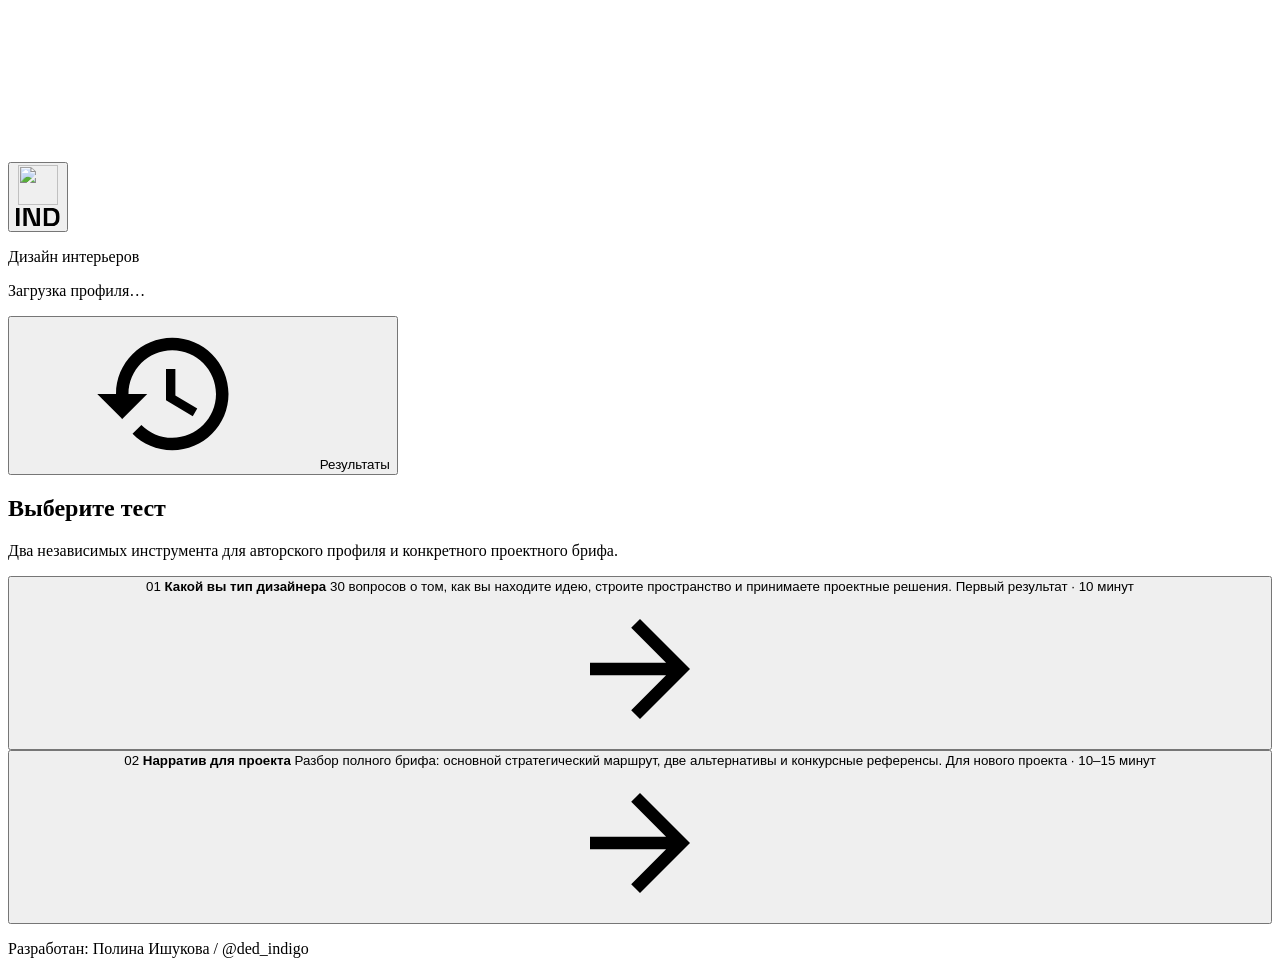
==== webapp/index.html @ ccd4b247 "Deploy to Yandex Serverless Containers The app now runs as one container on Yandex Cloud: Mini App f" ====
<!doctype html>
<html lang="ru">
<head>
  <meta charset="utf-8">
  <meta name="viewport" content="width=device-width, initial-scale=1, viewport-fit=cover">
  <meta name="theme-color" content="#f7f7f5">
  <meta http-equiv="Cache-Control" content="no-cache, no-store, must-revalidate">
  <meta http-equiv="Pragma" content="no-cache">
  <meta http-equiv="Expires" content="0">
  <title>Нарративы интерьера</title>
  <link rel="stylesheet" href="./assets/styles.css?v=24">
  <script src="https://telegram.org/js/telegram-web-app.js"></script>
  <script src="./config.js?v=3"></script>
</head>
<body>
  <!-- Иконки: google/material-design-icons, 24dp, Apache 2.0. Спрайт инлайном —
       внешние шрифты иконок в Telegram WebView грузятся ненадёжно. -->
  <svg class="icon-sprite" aria-hidden="true" focusable="false" xmlns="http://www.w3.org/2000/svg">
    <symbol id="ic-close" viewBox="0 0 24 24"><path d="M19 6.41L17.59 5 12 10.59 6.41 5 5 6.41 10.59 12 5 17.59 6.41 19 12 13.41 17.59 19 19 17.59 13.41 12z"/></symbol>
    <symbol id="ic-arrow-forward" viewBox="0 0 24 24"><path d="M12 4l-1.41 1.41L16.17 11H4v2h12.17l-5.58 5.59L12 20l8-8z"/></symbol>
    <symbol id="ic-arrow-back" viewBox="0 0 24 24"><path d="M20 11H7.83l5.59-5.59L12 4l-8 8 8 8 1.41-1.41L7.83 13H20v-2z"/></symbol>
    <symbol id="ic-history" viewBox="0 0 24 24"><path d="M13 3c-4.97 0-9 4.03-9 9H1l3.89 3.89.07.14L9 12H6c0-3.87 3.13-7 7-7s7 3.13 7 7-3.13 7-7 7c-1.93 0-3.68-.79-4.94-2.06l-1.42 1.42C8.27 19.99 10.51 21 13 21c4.97 0 9-4.03 9-9s-4.03-9-9-9zm-1 5v5l4.28 2.54.72-1.21-3.5-2.08V8H12z"/></symbol>
    <symbol id="ic-expand-more" viewBox="0 0 24 24"><path d="M16.59 8.59L12 13.17 7.41 8.59 6 10l6 6 6-6z"/></symbol>
    <!-- Вордмарк студии. Один путь, fill наследуется от currentColor,
         чтобы цвет задавался стилями, а не был вшит в графику. -->
    <symbol id="ind-wordmark" viewBox="0 0 164 68"><path d="M104.501 0V68H130.856C137.032 68 142.384 67.5802 146.09 66.321C158.442 62.1235 164 51.8395 164 33.1605C164 15.7407 158.442 5.66667 146.296 1.67901C142.384 0.419753 136.826 0 130.856 0H104.501ZM150.207 33.3704C150.207 47.0123 146.708 53.5185 140.532 56.037C137.444 57.2963 133.738 57.5062 129.827 57.5062H117.265V10.4938H129.827C133.738 10.4938 137.444 10.7037 140.532 11.963C146.708 14.4815 150.207 20.5679 150.207 33.3704ZM65.6015 68L40.3491 5.03704V68H27.7914V0H52.0832L77.3357 62.7531V0H89.8933V68H65.6015ZM13.1752 68H0V0H13.1752V68Z"/></symbol>
  </svg>

  <main class="shell">
    <header class="topbar">
      <div class="brand">
        <!-- Анимированное лого: WebP с альфой (чёрный фон ролика выбит по
             яркости, кроп ровно по сфере). Обычный <img> — не video: не зависит
             от политик автоплея в Telegram WebView. -->
        <button class="brand-home" id="brand-home" type="button" aria-label="На главный экран" title="На главный экран">
          <img class="brand-logo" src="./assets/logo-orb.webp?v=6" width="40" height="40" alt="" aria-hidden="true">
          <svg class="brand-wordmark" viewBox="0 0 164 68" aria-hidden="true"><use href="#ind-wordmark"></use></svg>
        </button>
        <div>
          <p class="product-name">Дизайн интерьеров</p>
          <p class="user-line" id="user-line">Загрузка профиля…</p>
        </div>
      </div>
      <button class="history-button" id="history-button" type="button" data-mode="history">
        <svg class="ic" aria-hidden="true"><use href="#ic-history"></use></svg>
        <span class="history-button-label">Результаты</span>
      </button>
    </header>

    <section class="screen" id="screen-start">
      <div class="intro" aria-labelledby="page-title">
        <h1 id="page-title">Выберите тест</h1>
        <p>Два независимых инструмента для авторского профиля и конкретного проектного брифа.</p>
      </div>

      <div class="test-list" aria-label="Доступные тесты">
        <button class="test-card" data-test="designer-profile" type="button">
          <span class="test-number">01</span>
          <span class="test-content">
            <strong class="test-title">Какой вы тип дизайнера</strong>
            <span>30 вопросов о том, как вы находите идею, строите пространство и принимаете проектные решения.</span>
            <span class="test-meta">Первый результат · 10 минут</span>
          </span>
          <span class="arrow"><svg class="ic" aria-hidden="true"><use href="#ic-arrow-forward"></use></svg></span>
        </button>

        <button class="test-card" data-test="project-narrative" type="button">
          <span class="test-number">02</span>
          <span class="test-content">
            <strong class="test-title">Нарратив для проекта</strong>
            <span>Разбор полного брифа: основной стратегический маршрут, две альтернативы и конкурсные референсы.</span>
            <span class="test-meta">Для нового проекта · 10–15 минут</span>
          </span>
          <span class="arrow"><svg class="ic" aria-hidden="true"><use href="#ic-arrow-forward"></use></svg></span>
        </button>
      </div>

      <p class="status" id="status" role="status" aria-live="polite"></p>
    </section>

    <section class="screen" id="screen-project" hidden>
      <div class="panel-header">
        <h2>Новый проект</h2>
        <p>Заполните информацию о проекте — её можно будет скорректировать позже.</p>
      </div>
      <form id="project-form" class="form" novalidate>
        <label class="field">
          <span>Код или условное название проекта</span>
          <input type="text" id="project-code" name="code_name" maxlength="120" required placeholder="Например: Проект А1">
        </label>
        <label class="field">
          <span>Тип объекта</span>
          <select id="project-object-type" name="object_type">
            <option value="office">Офис</option>
            <option value="restaurant">Ресторан / кафе</option>
            <option value="hotel">Отель</option>
            <option value="residential-common">МОП жилого комплекса</option>
            <option value="airport">Аэропорт</option>
            <option value="museum">Музей</option>
            <option value="sports">Спортивный комплекс</option>
            <option value="other">Другое</option>
          </select>
        </label>
        <label class="field">
          <span>Площадь, м² (не обязательно)</span>
          <input type="number" id="project-area" name="area_m2" min="0" max="1000000" step="1" placeholder="850">
        </label>
        <div class="form-actions">
          <button type="button" class="btn-ghost" id="project-cancel">Назад</button>
          <button type="submit" class="btn-primary">Начать тест</button>
        </div>
      </form>
      <p class="status" id="project-status" role="status" aria-live="polite"></p>
    </section>

    <section class="screen" id="screen-question" hidden>
      <div class="progress-row">
        <span id="q-counter">Вопрос 1 из 30</span>
        <span id="q-percent">0%</span>
      </div>
      <div class="progress-track"><div class="progress-fill" id="progress-fill"></div></div>

      <h2 class="q-text" id="q-text"></h2>
      <p class="q-hint" id="q-hint" hidden>Можно выбрать несколько вариантов</p>

      <div class="options" id="options-list"></div>

      <div class="quiz-actions">
        <!-- На первом вопросе превращается в «Закрыть тест» (см. renderQuestion). -->
        <button type="button" class="btn-ghost btn-with-icon" id="btn-back" data-mode="back">
          <svg class="ic" aria-hidden="true"><use href="#ic-arrow-back"></use></svg>
          <span id="btn-back-label">Назад</span>
        </button>
        <!-- «Не знаю» вынесен из списка вариантов сюда: в списке он занимал
             место наравне с содержательными ответами и оттягивал внимание. -->
        <button type="button" class="btn-ghost btn-with-icon btn-dunno" id="btn-dunno" hidden>
          <span>Ещё не знаю</span>
          <svg class="ic" aria-hidden="true"><use href="#ic-arrow-forward"></use></svg>
        </button>
        <button type="button" class="btn-primary" id="btn-next" hidden>Далее</button>
      </div>
      <!-- Сообщение о несохранённом ответе — под кнопками. В самом ряду оно
           раздвигало кнопки и переносило их подписи. -->
      <p class="save-note" id="save-indicator" role="status" aria-live="polite"></p>
    </section>

    <section class="screen" id="screen-results" hidden>
      <p class="result-kicker" id="result-kicker">Основной нарратив</p>

      <div class="result-card" id="result-card">
        <h2 id="result-name"></h2>
        <p class="result-subtitle" id="result-subtitle"></p>
        <div class="result-image" id="result-image-wrap" hidden><img id="result-image" src="" alt=""></div>
        <p class="fit-label" id="fit-label">Совпадение с архетипом</p>
        <div class="fit-row">
          <div class="fit-bar-track"><div class="fit-bar-fill" id="fit-bar"></div></div>
          <span id="fit-percent"></span>
        </div>
        <p class="confidence-line" id="confidence-line"></p>
        <p class="result-text" id="result-text"></p>
        <div class="result-detail" id="result-detail"></div>
      </div>

      <div class="wheel-section" id="wheel-section" hidden>
        <h3 id="wheel-title">Профиль дизайнерского мышления</h3>
        <svg id="wheel-svg" viewBox="0 0 440 440" xmlns="http://www.w3.org/2000/svg"></svg>
      </div>

      <div class="summary-section" id="summary-section" hidden></div>

      <div class="ranked-section">
        <h3 id="ranked-title">Все архетипы</h3>
        <div id="ranked-list"></div>
      </div>

      <div class="result-actions">
        <button type="button" class="btn-ghost" id="btn-restart">На главный экран</button>
      </div>
    </section>

    <section class="screen" id="screen-history" hidden>
      <div class="panel-header">
        <h2>Результаты тестов</h2>
      </div>
      <div class="history-list" id="history-list"></div>
    </section>

    <!-- Черновик найден: спрашиваем, продолжить или начать заново. Диалог, а не
         экран: выбор из двух исходов, после которого человек возвращается ровно
         туда, откуда пришёл. -->
    <div class="modal" id="resume-modal" hidden>
      <div class="modal-card" role="dialog" aria-modal="true" aria-labelledby="resume-title">
        <h2 id="resume-title">Тест не закончен</h2>
        <p id="resume-text"></p>
        <div class="modal-actions">
          <button class="btn-primary" id="resume-continue" type="button">Продолжить</button>
          <button class="btn-ghost" id="resume-restart" type="button">Начать заново</button>
        </div>
      </div>
    </div>

    <!-- Подпись авторства: в потоке под содержимым, не липнет к низу экрана —
         иначе на коротких экранах она вклинивалась бы в середину. -->
    <footer class="credits">Разработан: Полина Ишукова / @ded_indigo</footer>
  </main>

  <script type="module" src="./assets/app.js?v=24"></script>
</body>
</html>
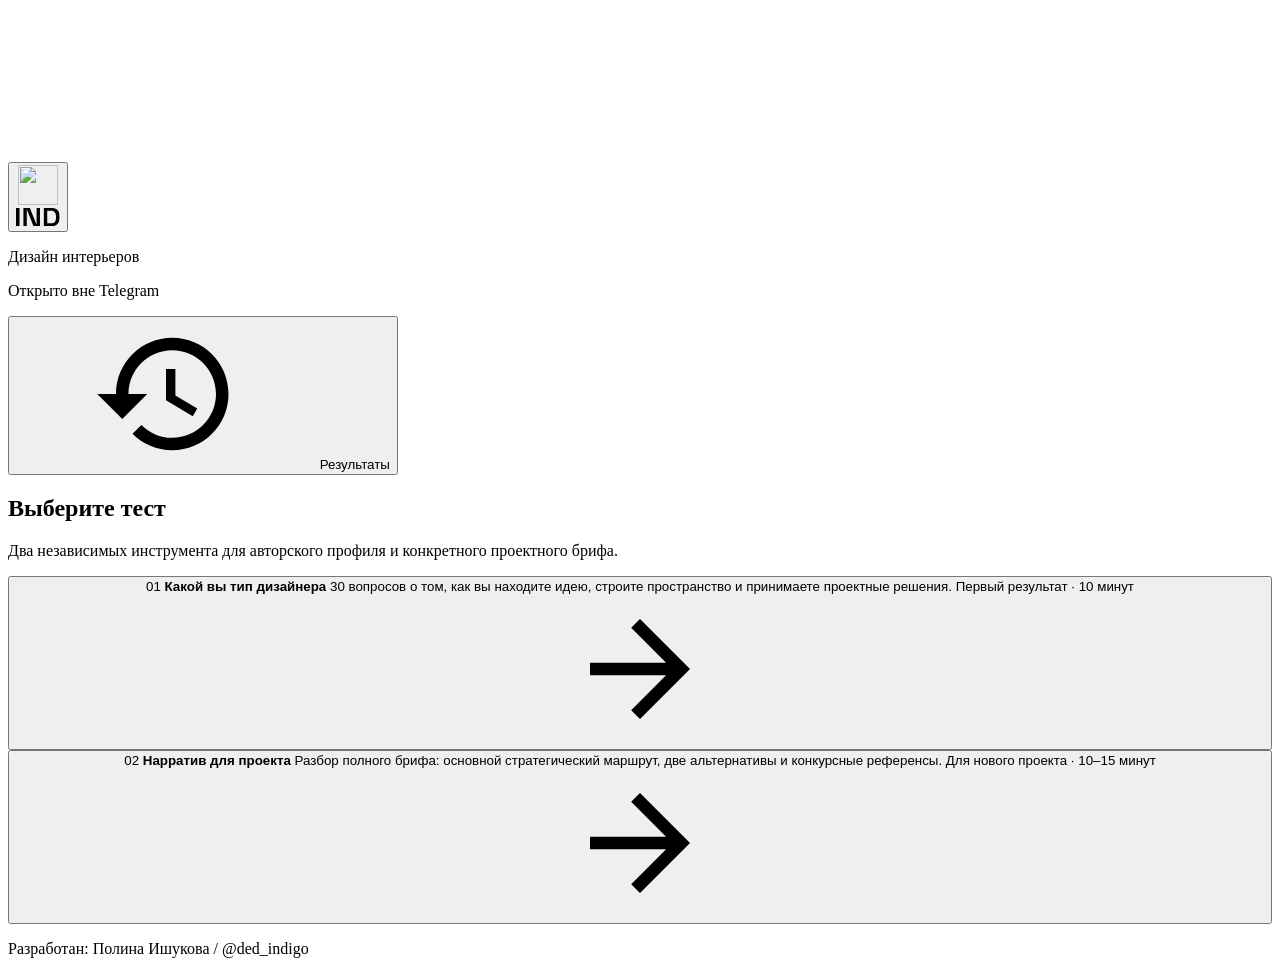
==== commit a76a1a63: "Send the session token in X-Session-Token Yandex Serverless Containers takes the Authorization heade" ====
--- a/webapp/index.html
+++ b/webapp/index.html
@@ -204,6 +204,6 @@
     <footer class="credits">Разработан: Полина Ишукова / @ded_indigo</footer>
   </main>
 
-  <script type="module" src="./assets/app.js?v=24"></script>
+  <script type="module" src="./assets/app.js?v=25"></script>
 </body>
 </html>
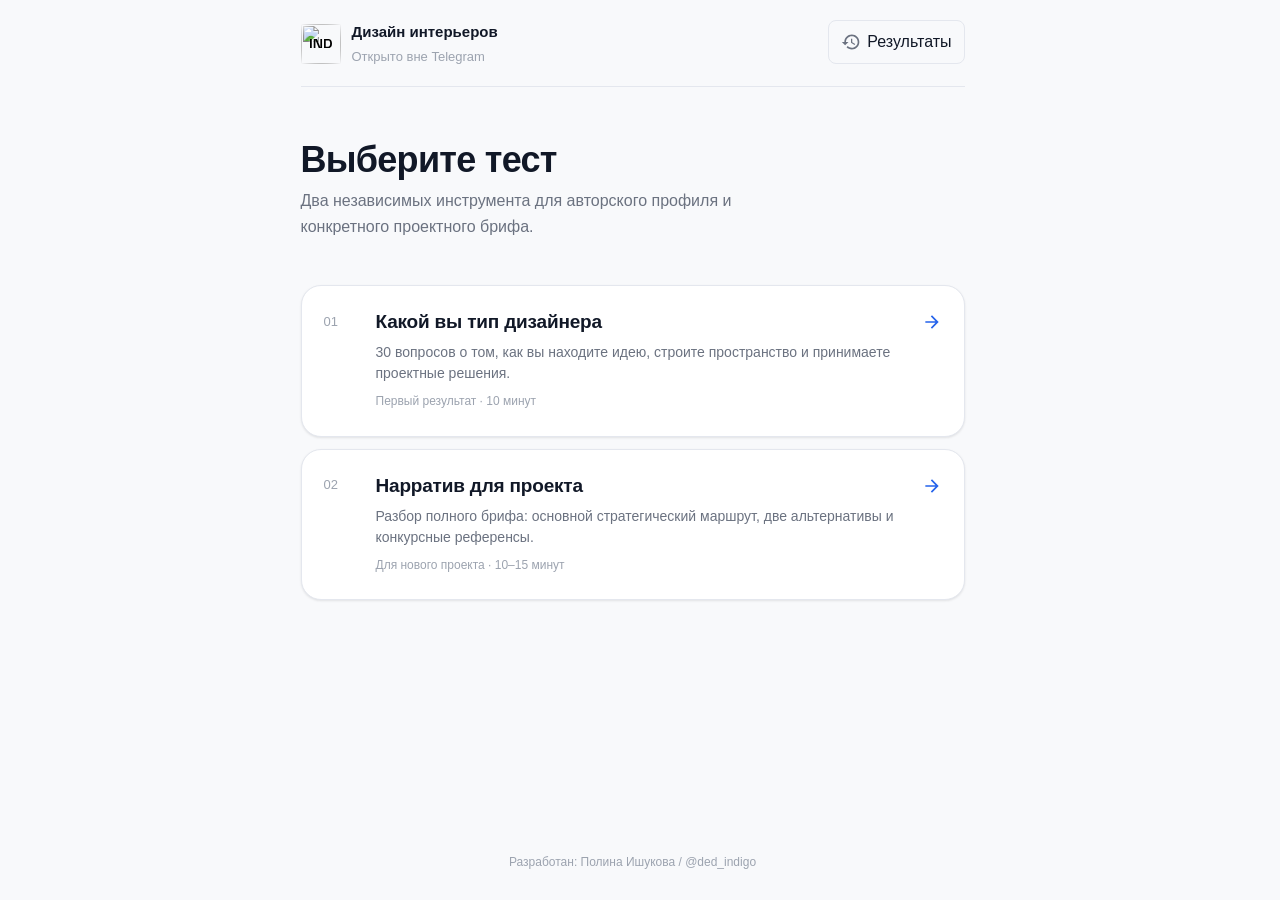
==== commit 6800be91: "Keep hover styles to mouse pointers On phones :hover stuck to a button after a tap. Hover rules now " ====
--- a/webapp/index.html
+++ b/webapp/index.html
@@ -8,7 +8,7 @@
   <meta http-equiv="Pragma" content="no-cache">
   <meta http-equiv="Expires" content="0">
   <title>Нарративы интерьера</title>
-  <link rel="stylesheet" href="./assets/styles.css?v=24">
+  <link rel="stylesheet" href="./assets/styles.css?v=25">
   <script src="https://telegram.org/js/telegram-web-app.js"></script>
   <script src="./config.js?v=3"></script>
 </head>
--- a/webapp/assets/styles.css
+++ b/webapp/assets/styles.css
@@ -0,0 +1,637 @@
+*, *::before, *::after { box-sizing: border-box; margin: 0; padding: 0; }
+
+:root {
+  color-scheme: light;
+  --bg: #F8F9FB;
+  --surface: #FFFFFF;
+  --border: #E4E7EE;
+  --text-primary: #111827;
+  --text-secondary: #6B7280;
+  --text-muted: #9CA3AF;
+  --accent: #2563EB;
+  --accent-light: #EFF6FF;
+  --accent-hover: #1D4ED8;
+  --radius-sm: 8px;
+  --radius-md: 14px;
+  --radius-lg: 20px;
+  --shadow-sm: 0 1px 3px rgba(0,0,0,.06), 0 1px 2px rgba(0,0,0,.04);
+  --shadow-md: 0 4px 16px rgba(0,0,0,.08), 0 2px 6px rgba(0,0,0,.04);
+  font-family: 'Inter', -apple-system, BlinkMacSystemFont, 'Segoe UI', sans-serif;
+}
+
+/* scrollbar-gutter: место под полосу прокрутки резервируется всегда. Без этого
+   длинный экран результата получает полосу, короткий (история, старт) — нет, и
+   весь интерфейс вместе с кнопкой «закрыть» прыгает на ширину полосы. */
+html { background: var(--bg); scroll-behavior: smooth; scrollbar-gutter: stable; }
+
+body {
+  margin: 0;
+  min-width: 320px;
+  min-height: 100vh;
+  background: var(--bg);
+  color: var(--text-primary);
+  line-height: 1.6;
+  -webkit-font-smoothing: antialiased;
+}
+
+button { font: inherit; }
+
+/* Атрибут hidden обязан выигрывать у любого авторского display. Без этого
+   `display: inline-flex` у .btn-with-icon перебивал его, и кнопка пропуска
+   висела на экране даже там, где такого варианта ответа нет вообще. */
+[hidden] { display: none !important; }
+
+/* ── Иконки (google/material-design-icons) ── */
+
+.icon-sprite { display: none; }
+
+.ic {
+  width: 20px;
+  height: 20px;
+  flex: none;
+  fill: currentColor;
+  display: block;
+}
+
+.shell {
+  width: min(100%, 720px);
+  margin: 0 auto;
+  padding: max(20px, env(safe-area-inset-top)) 24px max(28px, env(safe-area-inset-bottom));
+  /* Колонка во весь экран — ради подписи внизу: без этого она вставала сразу
+     под содержимым и на коротких экранах оказывалась посреди пустоты, а от
+     экрана к экрану прыгала по высоте. dvh, а не vh: в мобильных браузерах
+     панели то появляются, то исчезают, и vh считает по большему размеру. */
+  display: flex;
+  flex-direction: column;
+  min-height: 100vh;
+  min-height: 100dvh;
+}
+
+.credits {
+  /* Прижимает подпись к низу: всё свободное место колонки уходит в этот отступ.
+     Линии-разделителя нет намеренно — при длинном экране она вставала бы
+     впритык к последней карточке. */
+  margin-top: auto;
+  padding-top: 32px;
+  color: var(--text-muted);
+  font-size: 12px;
+  text-align: center;
+}
+
+/* ── Topbar ── */
+
+.topbar {
+  display: flex;
+  align-items: flex-start;
+  justify-content: space-between;
+  gap: 16px;
+  padding-bottom: 18px;
+  border-bottom: 1px solid var(--border);
+}
+
+.product-name,
+.user-line,
+.intro p,
+.status { margin: 0; }
+
+.brand { display: flex; align-items: center; gap: 11px; min-width: 0; }
+
+/* Никакого оформления у кнопки: ни фона, ни рамки, ни обводки фокуса, ни
+   тап-хайлайта webview — только сам шар. Реакция на наведение и фокус —
+   размером, не прямоугольниками. */
+.brand-home {
+  appearance: none;
+  padding: 0;
+  border: 0;
+  background: none;
+  cursor: pointer;
+  flex: none;
+  /* Шар и вордмарк — один знак: буквы лежат поверх шара, обе клетки грида
+     занимают одну и ту же ячейку, поэтому знак не занимает лишней высоты и
+     увеличивается при наведении целиком. */
+  display: grid;
+  place-items: center;
+  line-height: 0;
+  -webkit-tap-highlight-color: transparent;
+  transition: transform .18s ease;
+}
+
+.brand-logo,
+.brand-wordmark { grid-area: 1 / 1; }
+
+/* Буквы поверх шара, по его центру. Ширина — чуть больше половины шара:
+   так знак читается и не залезает на светлый край, где контраст падает. */
+.brand-wordmark {
+  width: 22px;
+  height: auto;
+  display: block;
+  fill: #000;
+  position: relative;
+  z-index: 1;
+  /* Шар живой и проходит через тёмно-фиолетовую фазу, где чёрные буквы
+     пропадают. Ореол в полпикселя не виден на светлых кадрах и держит контур
+     на тёмных — дешевле, чем менять цвет знака. */
+  filter: drop-shadow(0 0 1.5px rgba(255, 255, 255, .8));
+}
+/* Hover — только для мыши: на телефоне :hover залипает на кнопке после касания. */
+@media (hover: hover) and (pointer: fine) { .brand-home:hover { transform: scale(1.08); } }
+.brand-home:focus-visible { transform: scale(1.08); }
+.brand-home:focus,
+.brand-home:focus-visible { outline: none; }
+.brand-home:active { transform: scale(1); }
+
+.brand-logo {
+  width: 40px;
+  height: 40px;
+  flex: none;
+  display: block;
+  /* Медленное вращение прячет стык петли: ролик не зациклен, играется
+     пинг-понгом, и на развороте движение внутри сферы заметно без него. */
+  animation: orb-spin 42s linear infinite;
+  /* Ролик снят на чёрном: остатки тёмной каймы по краю гасим лёгкой растушёвкой. */
+  -webkit-mask-image: radial-gradient(circle at 50% 50%, #000 68%, transparent 99%);
+  mask-image: radial-gradient(circle at 50% 50%, #000 68%, transparent 99%);
+}
+
+/* Вращение не выключается при prefers-reduced-motion: сама анимированная WebP
+   всё равно играет (браузеры её не останавливают), а без вращения возвращается
+   тот самый видимый стык петли. Один оборот за 42 секунды — движение на грани
+   заметности, вестибулярного риска тут нет. */
+@keyframes orb-spin { to { transform: rotate(360deg); } }
+
+.product-name { font-size: 15px; font-weight: 650; }
+.user-line { margin-top: 3px; color: var(--text-muted); font-size: 13px; }
+
+.history-button {
+  display: inline-flex;
+  align-items: center;
+  gap: 6px;
+  padding: 8px 12px;
+  border: 1.5px solid var(--border);
+  border-radius: var(--radius-sm);
+  background: transparent;
+  color: var(--text-primary);
+  cursor: pointer;
+  transition: border-color .15s, background-color .15s;
+}
+@media (hover: hover) and (pointer: fine) { .history-button:hover { border-color: var(--accent); background: var(--accent-light); } }
+.history-button .ic { color: var(--text-secondary); }
+@media (hover: hover) and (pointer: fine) { .history-button:hover .ic { color: var(--accent); } }
+
+/* Режим «закрыть» — на истории и на открытом результате кнопка становится
+   крестиком: выход очевиден, и не выглядит как вход в тот же раздел. */
+.history-button[data-mode="close"] {
+  padding: 8px;
+  border-radius: 50%;
+}
+.history-button[data-mode="close"] .history-button-label { display: none; }
+
+.history-button:focus-visible,
+.test-card:focus-visible { outline: 3px solid color-mix(in srgb, var(--accent) 36%, transparent); outline-offset: 2px; }
+
+/* ── Intro / test list ── */
+
+.intro { padding: 30px 0 22px; }
+
+.intro h1 {
+  margin: 0 0 8px;
+  font-size: clamp(26px, 7vw, 36px);
+  line-height: 1.15;
+  letter-spacing: -0.02em;
+  font-weight: 700;
+}
+
+.intro p { max-width: 520px; color: var(--text-secondary); font-size: 16px; line-height: 1.6; }
+
+.test-list { display: grid; gap: 12px; margin-top: 24px; }
+
+.test-card {
+  width: 100%;
+  display: grid;
+  grid-template-columns: 34px 1fr 24px;
+  gap: 12px;
+  align-items: start;
+  padding: 20px 18px;
+  border: 1px solid var(--border);
+  border-radius: var(--radius-lg);
+  background: var(--surface);
+  color: var(--text-primary);
+  text-align: left;
+  cursor: pointer;
+  box-shadow: var(--shadow-sm);
+  transition: border-color 150ms ease, box-shadow 150ms ease;
+}
+
+@media (hover: hover) and (pointer: fine) { .test-card:hover { border-color: var(--accent); box-shadow: var(--shadow-md); } }
+.test-card:active { transform: scale(.995); }
+
+/* Номер, заголовок и стрелка держатся на одной линии: у боковых колонок высота
+   строки ровно как у первой строки заголовка (--title-line), содержимое по её
+   центру. Раньше стрелка центрировалась по всей карточке и уезжала вниз. */
+.test-card { --title-line: 24px; }
+
+.test-number {
+  display: flex;
+  align-items: center;
+  height: var(--title-line);
+  color: var(--text-muted);
+  font-size: 13px;
+  font-variant-numeric: tabular-nums;
+}
+.test-content { display: grid; gap: 8px; }
+.test-title { font-size: 19px; line-height: var(--title-line); font-weight: 650; letter-spacing: -0.01em; }
+.test-content > span:not(.test-meta) { color: var(--text-secondary); font-size: 14px; line-height: 1.5; }
+.test-meta { color: var(--text-muted); font-size: 12px; }
+.arrow {
+  display: flex;
+  align-items: center;
+  justify-content: flex-end;
+  height: var(--title-line);
+  color: var(--accent);
+}
+
+.status { min-height: 22px; padding-top: 16px; color: var(--text-muted); font-size: 13px; }
+
+/* Текст ошибки — читаемый абзац, а не сноска: человеку по нему решать,
+   ждать или писать людям. Кнопка повтора идёт отдельной строкой. */
+.error-text { display: block; color: var(--text-secondary); font-size: 14px; line-height: 1.55; }
+.btn-retry { margin-top: 12px; padding: 11px 18px; font-size: 14px; }
+
+/* ── Общие элементы (форма, кнопки) ── */
+
+.screen { padding-top: 22px; }
+
+.panel-header { padding-bottom: 18px; }
+.panel-header h2 { margin: 0 0 6px; font-size: 24px; font-weight: 700; letter-spacing: -0.02em; }
+.panel-header p { margin: 0; color: var(--text-secondary); font-size: 14px; line-height: 1.5; }
+
+.form { display: grid; gap: 18px; padding-top: 4px; }
+.field { display: grid; gap: 8px; font-size: 14px; color: var(--text-secondary); font-weight: 500; }
+.field input,
+.field select {
+  font: inherit;
+  font-size: 15px;
+  padding: 12px 16px;
+  border: 1.5px solid var(--border);
+  border-radius: var(--radius-sm);
+  background: var(--bg);
+  color: var(--text-primary);
+  outline: none;
+  transition: border-color .15s;
+}
+.field input:focus,
+.field select:focus { border-color: var(--accent); }
+
+.form-actions,
+.quiz-actions,
+.result-actions {
+  display: flex;
+  align-items: center;
+  justify-content: space-between;
+  gap: 12px;
+  padding-top: 8px;
+}
+
+.quiz-actions { padding-top: 20px; gap: 10px; }
+.quiz-actions .btn-ghost,
+.quiz-actions .btn-primary { white-space: nowrap; }
+
+/* Самый тесный случай — первый вопрос одиночного типа: «Закрыть тест» и
+   «Ещё не знаю» вместе шире 360-пиксельного экрана. Подписи там сокращать
+   нельзя, поэтому ужимаем поля самих кнопок. */
+@media (max-width: 380px) {
+  .quiz-actions .btn-ghost { padding-left: 12px; padding-right: 12px; font-size: 14px; }
+  .quiz-actions #btn-back { padding-left: 10px; }
+  .quiz-actions #btn-dunno { padding-right: 10px; }
+  .quiz-actions .btn-with-icon { gap: 6px; }
+}
+
+.btn-primary,
+.btn-ghost {
+  font: inherit;
+  font-size: 15px;
+  font-weight: 600;
+  padding: 14px 22px;
+  border-radius: var(--radius-sm);
+  cursor: pointer;
+  border: none;
+  transition: background .15s, border-color .15s, color .15s, transform .1s;
+}
+.btn-primary { background: var(--accent); color: #fff; }
+@media (hover: hover) and (pointer: fine) { .btn-primary:hover { background: var(--accent-hover); } }
+.btn-primary:active { transform: scale(.98); }
+.btn-primary:disabled { opacity: 0.5; cursor: default; transform: none; }
+
+.btn-with-icon { display: inline-flex; align-items: center; gap: 8px; }
+.btn-with-icon .ic { width: 18px; height: 18px; }
+
+.btn-ghost { background: transparent; border: 1.5px solid var(--border); color: var(--accent); }
+@media (hover: hover) and (pointer: fine) { .btn-ghost:hover { border-color: var(--accent); background: var(--accent-light); color: var(--text-primary); } }
+
+/* ── Экран вопроса ── */
+
+.progress-row {
+  display: flex;
+  justify-content: space-between;
+  font-size: 13px;
+  font-weight: 500;
+  color: var(--text-muted);
+  font-variant-numeric: tabular-nums;
+}
+.progress-row #q-counter { color: var(--text-secondary); }
+
+.progress-track {
+  margin: 10px 0 24px;
+  height: 4px;
+  border-radius: 2px;
+  background: var(--border);
+  overflow: hidden;
+}
+.progress-fill { height: 100%; background: var(--accent); border-radius: inherit; transition: width 350ms ease; }
+
+.question-card {
+  background: var(--surface);
+  border: 1px solid var(--border);
+  border-radius: var(--radius-lg);
+  padding: 32px 28px 28px;
+  margin: 22px 0;
+  box-shadow: var(--shadow-sm);
+}
+
+.q-text {
+  margin: 0 0 18px;
+  font-size: clamp(18px, 4.5vw, 20px);
+  line-height: 1.45;
+  font-weight: 650;
+  letter-spacing: -0.005em;
+  color: var(--text-primary);
+}
+
+.q-hint { margin: -8px 0 18px; font-size: 13px; color: var(--text-muted); }
+
+.options { display: grid; gap: 12px; }
+
+.option-btn {
+  display: flex;
+  align-items: center;
+  gap: 14px;
+  width: 100%;
+  text-align: left;
+  font: inherit;
+  padding: 18px 20px;
+  border: 1.5px solid var(--border);
+  border-radius: var(--radius-md);
+  background: var(--bg);
+  color: var(--text-primary);
+  line-height: 1.5;
+  cursor: pointer;
+  transition: border-color 150ms ease, background-color 150ms ease, transform .1s;
+}
+@media (hover: hover) and (pointer: fine) { .option-btn:hover:not(:disabled) { border-color: var(--accent); background: var(--accent-light); } }
+.option-btn:active:not(:disabled) { transform: scale(.99); }
+.option-btn:disabled { cursor: default; }
+.option-btn.chosen { border-color: var(--accent); background: var(--accent-light); }
+.option-btn.dunno { color: var(--text-muted); font-style: italic; border-style: dashed; }
+
+.save-note { margin-top: 12px; min-height: 18px; font-size: 13px; line-height: 1.45;
+  color: var(--text-secondary); text-align: center; }
+
+/* «Ещё не знаю» — приглушённая кнопка того же роста, что «Назад»: это выход
+   из вопроса, а не ответ, и притягивать взгляд ей незачем. */
+.btn-dunno { color: var(--text-secondary); }
+@media (hover: hover) and (pointer: fine) { .btn-dunno:hover { border-color: var(--text-muted); background: transparent; color: var(--text-primary); } }
+.btn-dunno .ic { color: var(--text-muted); }
+
+/* Иконка съедает воздух со своей стороны — паддинги подрезаны, чтобы пара
+   «стрелка + текст» стояла оптически по центру кнопки. */
+#btn-back { padding-left: 15px; padding-right: 20px; }
+#btn-dunno { padding-left: 20px; padding-right: 15px; }
+
+/* ── Результат: карточка ведущего нарратива ── */
+
+.result-kicker { color: var(--arch-color, var(--accent)); font-size: 11px; font-weight: 650; letter-spacing: .1em; text-transform: uppercase; margin: 0 0 12px; text-align: center; }
+
+.result-card {
+  padding: 32px 28px;
+  border: 1px solid var(--border);
+  border-radius: var(--radius-lg);
+  background: var(--surface);
+  box-shadow: var(--shadow-md);
+  position: relative;
+  overflow: hidden;
+}
+.result-card::before {
+  content: '';
+  position: absolute;
+  top: 0; left: 0; right: 0;
+  height: 4px;
+  background: var(--arch-color, var(--accent));
+}
+.result-card h2 { margin: 0 0 4px; font-size: clamp(20px, 4vw, 26px); font-weight: 700; letter-spacing: -0.01em; }
+.result-subtitle { margin: 0 0 18px; color: var(--text-muted); font-size: 14px; }
+
+.result-image {
+  width: 100%;
+  aspect-ratio: 16 / 9;
+  margin: 4px 0 20px;
+  border-radius: var(--radius-sm);
+  overflow: hidden;
+  background: var(--bg);
+  border: 1px solid var(--border);
+}
+.result-image img { width: 100%; height: 100%; display: block; object-fit: cover; object-position: center; }
+
+.fit-row { display: flex; align-items: center; gap: 10px; }
+.fit-bar-track { flex: 1; height: 6px; border-radius: 3px; background: var(--border); overflow: hidden; }
+.fit-bar-fill { height: 100%; border-radius: inherit; background: var(--arch-color, var(--accent)); transition: width .5s ease; }
+.fit-row span { font-size: 13px; font-weight: 600; font-variant-numeric: tabular-nums; color: var(--text-secondary); min-width: 38px; text-align: right; }
+
+.fit-label { margin: 18px 0 7px; font-size: 12px; color: var(--text-muted); }
+.confidence-line { margin: 10px 0 0; font-size: 12px; line-height: 1.5; color: var(--text-muted); }
+
+.result-text { margin: 20px 0; font-size: 15px; line-height: 1.7; color: var(--text-secondary); }
+
+.result-detail { display: grid; gap: 16px; margin-bottom: 20px; padding-top: 16px; border-top: 1px solid var(--border); }
+.result-detail h3 { margin: 0 0 6px; font-size: 13px; letter-spacing: .04em; text-transform: uppercase; color: var(--text-muted); font-weight: 650; }
+.result-detail p { margin: 0; font-size: 14px; line-height: 1.65; color: var(--text-secondary); }
+.strength-tag {
+  display: inline-block;
+  margin: 0 6px 6px 0;
+  padding: 5px 12px;
+  border-radius: 999px;
+  background: var(--bg);
+  border: 1px solid var(--border);
+  font-size: 13px;
+  color: var(--text-secondary);
+}
+.blindspot-block {
+  padding: 14px 16px;
+  background: #FEF2F2;
+  border: 1px solid #FCA5A5;
+  border-radius: var(--radius-sm);
+  font-size: 13px;
+  color: #9F1239;
+  line-height: 1.55;
+}
+.blindspot-block strong { color: #BE123C; }
+
+/* ── Колесо профиля ── */
+
+.wheel-section {
+  background: var(--surface);
+  border: 1px solid var(--border);
+  border-radius: var(--radius-lg);
+  padding: 28px;
+  margin: 20px 0;
+  box-shadow: var(--shadow-sm);
+  text-align: center;
+}
+.wheel-section h3 { font-size: 16px; font-weight: 650; margin-bottom: 20px; color: var(--text-primary); }
+#wheel-svg { max-width: 100%; height: auto; }
+
+/* ── Саммари: топ-чипы + совет по нижним ── */
+
+.summary-section {
+  background: var(--surface);
+  border: 1px solid var(--border);
+  border-radius: var(--radius-lg);
+  padding: 26px 28px;
+  margin: 20px 0;
+  box-shadow: var(--shadow-sm);
+}
+.summary-section h3 { font-size: 15px; font-weight: 650; margin-bottom: 14px; }
+.summary-palette { display: flex; gap: 8px; flex-wrap: wrap; margin-bottom: 14px; }
+.palette-chip {
+  display: flex; align-items: center; gap: 6px;
+  padding: 5px 12px; border-radius: 999px;
+  font-size: 13px; font-weight: 500;
+  background: var(--bg); border: 1.5px solid var(--border);
+}
+.palette-chip .dot { width: 8px; height: 8px; border-radius: 50%; flex-shrink: 0; }
+.summary-text { font-size: 14px; line-height: 1.7; color: var(--text-secondary); }
+.summary-text p { margin-bottom: 10px; }
+.summary-text p:last-child { margin-bottom: 0; }
+.summary-advice {
+  margin-top: 14px; padding: 14px 16px;
+  background: #F0FDF4; border: 1px solid #BBF7D0;
+  border-radius: var(--radius-sm);
+  font-size: 13px; color: #166534; line-height: 1.6;
+}
+.summary-advice p { margin: 0 0 8px; }
+.summary-advice p:last-child { margin: 0; }
+
+/* ── Полный ранжированный список ── */
+
+.ranked-section { margin: 20px 0; }
+.ranked-section h3 { font-size: 16px; font-weight: 650; margin-bottom: 14px; }
+
+.archetype-card {
+  background: var(--surface);
+  border: 1px solid var(--border);
+  border-radius: var(--radius-md);
+  padding: 18px;
+  margin-bottom: 10px;
+  box-shadow: var(--shadow-sm);
+  cursor: pointer;
+  transition: border-color .15s;
+}
+@media (hover: hover) and (pointer: fine) { .archetype-card:hover { border-color: var(--card-color, var(--border)); } }
+.archetype-card.expanded .card-body { display: block; }
+
+.card-header { display: flex; align-items: center; gap: 14px; }
+.card-rank { font-size: 11px; font-weight: 700; color: var(--text-muted); width: 20px; flex-shrink: 0; text-align: center; }
+.card-color-dot { width: 10px; height: 10px; border-radius: 50%; flex-shrink: 0; }
+.card-name { flex: 1; min-width: 0; }
+.card-name strong { font-size: 15px; font-weight: 650; display: block; }
+.card-name span { font-size: 12px; color: var(--text-muted); }
+.card-score-area { display: flex; align-items: center; gap: 10px; flex-shrink: 0; }
+.score-bar-wrap { width: 72px; height: 6px; background: var(--border); border-radius: 3px; overflow: hidden; }
+.score-bar-fill { height: 100%; border-radius: 3px; }
+.score-num { font-size: 13px; font-weight: 650; color: var(--text-secondary); min-width: 32px; text-align: right; }
+.card-chevron {
+  color: var(--text-muted);
+  flex-shrink: 0;
+  width: 26px;
+  height: 26px;
+  border-radius: 50%;
+  background: var(--bg);
+  display: flex;
+  align-items: center;
+  justify-content: center;
+  transition: transform .2s, background .15s, color .15s;
+}
+@media (hover: hover) and (pointer: fine) { .archetype-card:hover .card-chevron { background: var(--border); color: var(--text-secondary); } }
+.archetype-card.expanded .card-chevron { transform: rotate(180deg); }
+
+.card-body { display: none; margin-top: 14px; padding-top: 14px; border-top: 1px solid var(--border); }
+.card-body p { font-size: 14px; line-height: 1.65; color: var(--text-secondary); margin-bottom: 10px; }
+.card-body p:last-child { margin-bottom: 0; }
+.mini-strengths { display: flex; flex-wrap: wrap; gap: 6px; margin-top: 8px; }
+.mini-tag { padding: 3px 10px; background: var(--bg); border: 1px solid var(--border); border-radius: 999px; font-size: 12px; color: var(--text-secondary); }
+
+/* ── История ── */
+
+.history-list { display: grid; gap: 10px; padding-top: 4px; }
+.history-item {
+  padding: 16px 18px;
+  border: 1px solid var(--border);
+  border-radius: var(--radius-md);
+  background: var(--surface);
+  box-shadow: var(--shadow-sm);
+  cursor: pointer;
+  transition: border-color .15s;
+}
+@media (hover: hover) and (pointer: fine) { .history-item:hover { border-color: var(--accent); } }
+.history-item .h-top { display: flex; justify-content: space-between; font-size: 13px; color: var(--text-muted); }
+.history-item strong { display: block; margin-top: 4px; font-size: 15px; }
+
+@media (min-width: 620px) {
+  .shell { padding-inline: 28px; }
+  .test-card { grid-template-columns: 40px 1fr 24px; padding: 24px 22px; }
+}
+
+@media (max-width: 540px) {
+  .question-card { padding: 24px 20px 20px; }
+  .result-card { padding: 24px 20px; }
+  .wheel-section { padding: 24px 16px; }
+  .summary-section { padding: 22px 20px; }
+  .score-bar-wrap { width: 52px; }
+}
+
+@media (prefers-reduced-motion: reduce) {
+  * { transition: none !important; }
+}
+
+/* ── Диалог возобновления ── */
+
+.modal {
+  position: fixed;
+  inset: 0;
+  z-index: 20;
+  display: flex;
+  align-items: flex-end;
+  justify-content: center;
+  padding: 16px;
+  background: rgba(17, 24, 39, .38);
+}
+.modal[hidden] { display: none; }
+
+.modal-card {
+  width: min(100%, 420px);
+  padding: 22px;
+  border-radius: var(--radius-lg);
+  background: var(--surface);
+  box-shadow: var(--shadow-md);
+  display: grid;
+  gap: 10px;
+}
+.modal-card h2 { font-size: 18px; }
+.modal-card p { color: var(--text-secondary); font-size: 14px; line-height: 1.5; }
+.modal-actions { display: grid; gap: 8px; margin-top: 6px; }
+
+/* Метка на карточке теста: сколько уже пройдено. */
+.test-progress { color: var(--accent); font-size: 12px; font-weight: 600; }
+
+@media (min-width: 480px) {
+  .modal { align-items: center; }
+}
